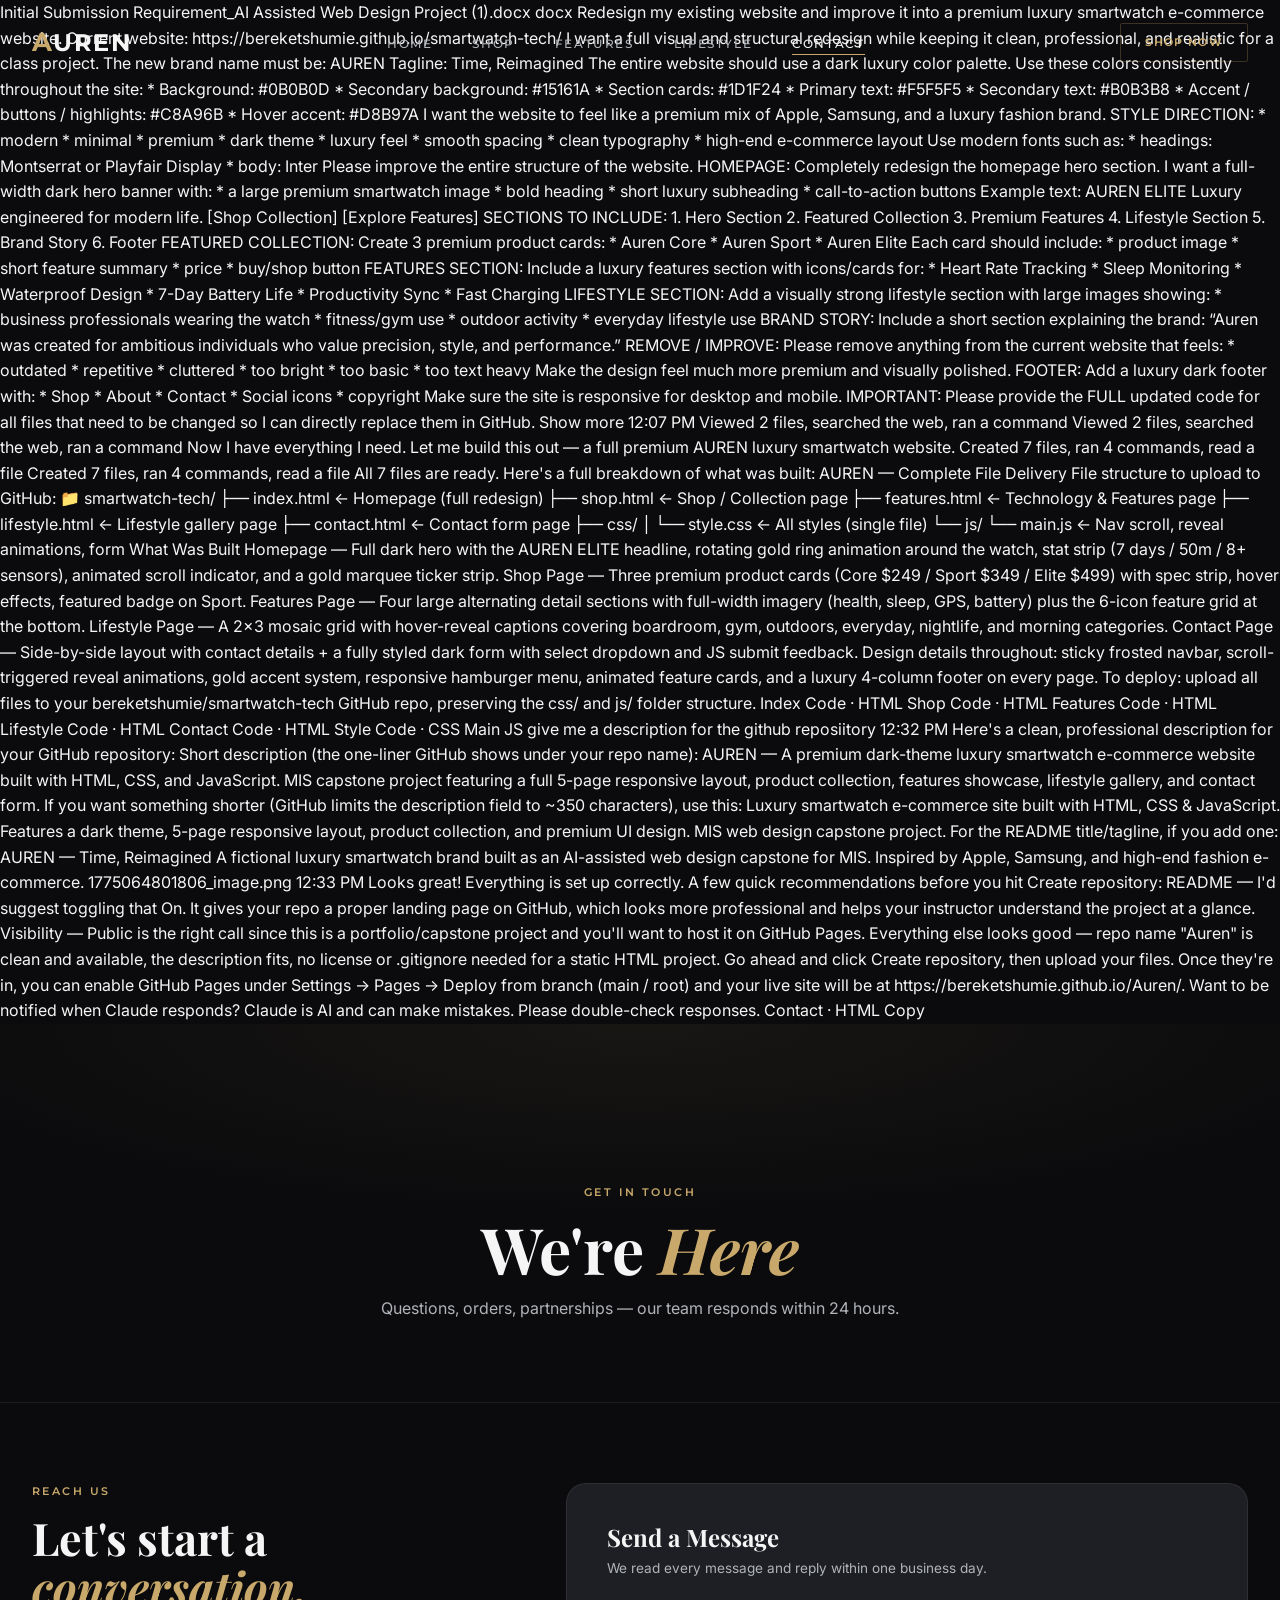
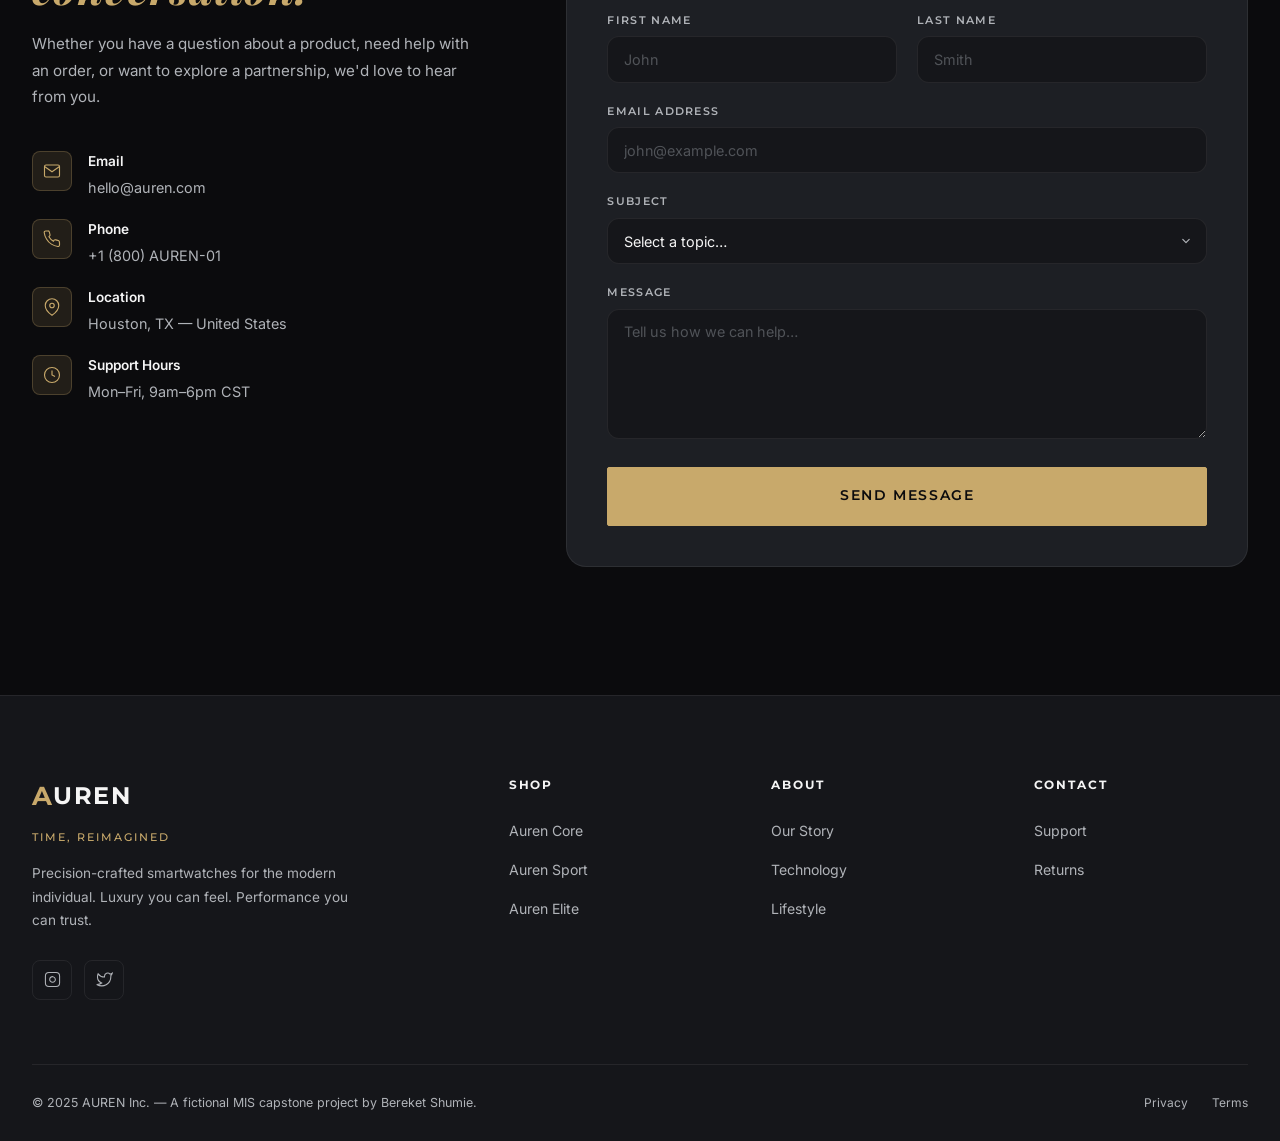
==== contact.html @ b1bb2331 "Rename Contact.html to contact.html" ====
Initial Submission Requirement_AI Assisted Web Design Project (1).docx
docx

Redesign my existing website and improve it into a premium luxury smartwatch e-commerce website.
Current website: https://bereketshumie.github.io/smartwatch-tech/
I want a full visual and structural redesign while keeping it clean, professional, and realistic for a class project.
The new brand name must be:
AUREN
Tagline: Time, Reimagined
The entire website should use a dark luxury color palette.
Use these colors consistently throughout the site:
* Background: 
#0B0B0D
* Secondary background: 
#15161A
* Section cards: 
#1D1F24
* Primary text: 
#F5F5F5
* Secondary text: 
#B0B3B8
* Accent / buttons / highlights: 
#C8A96B
* Hover accent: 
#D8B97A
I want the website to feel like a premium mix of Apple, Samsung, and a luxury fashion brand.
STYLE DIRECTION:
* modern
* minimal
* premium
* dark theme
* luxury feel
* smooth spacing
* clean typography
* high-end e-commerce layout
Use modern fonts such as:
* headings: Montserrat or Playfair Display
* body: Inter
Please improve the entire structure of the website.
HOMEPAGE: Completely redesign the homepage hero section.
I want a full-width dark hero banner with:
* a large premium smartwatch image
* bold heading
* short luxury subheading
* call-to-action buttons
Example text: AUREN ELITE Luxury engineered for modern life. [Shop Collection] [Explore Features]
SECTIONS TO INCLUDE:
1. Hero Section
2. Featured Collection
3. Premium Features
4. Lifestyle Section
5. Brand Story
6. Footer
FEATURED COLLECTION: Create 3 premium product cards:
* Auren Core
* Auren Sport
* Auren Elite
Each card should include:
* product image
* short feature summary
* price
* buy/shop button
FEATURES SECTION: Include a luxury features section with icons/cards for:
* Heart Rate Tracking
* Sleep Monitoring
* Waterproof Design
* 7-Day Battery Life
* Productivity Sync
* Fast Charging
LIFESTYLE SECTION: Add a visually strong lifestyle section with large images showing:
* business professionals wearing the watch
* fitness/gym use
* outdoor activity
* everyday lifestyle use
BRAND STORY: Include a short section explaining the brand: “Auren was created for ambitious individuals who value precision, style, and performance.”
REMOVE / IMPROVE: Please remove anything from the current website that feels:
* outdated
* repetitive
* cluttered
* too bright
* too basic
* too text heavy
Make the design feel much more premium and visually polished.
FOOTER: Add a luxury dark footer with:
* Shop
* About
* Contact
* Social icons
* copyright
Make sure the site is responsive for desktop and mobile.
IMPORTANT: Please provide the FULL updated code for all files that need to be changed so I can directly replace them in GitHub.

Show more
12:07 PM

Viewed 2 files, searched the web, ran a command
Viewed 2 files, searched the web, ran a command
Now I have everything I need. Let me build this out — a full premium AUREN luxury smartwatch website.


Created 7 files, ran 4 commands, read a file
Created 7 files, ran 4 commands, read a file
All 7 files are ready. Here's a full breakdown of what was built:

AUREN — Complete File Delivery
File structure to upload to GitHub:

📁 smartwatch-tech/
├── index.html          ← Homepage (full redesign)
├── shop.html           ← Shop / Collection page
├── features.html       ← Technology & Features page
├── lifestyle.html      ← Lifestyle gallery page
├── contact.html        ← Contact form page
├── css/
│   └── style.css       ← All styles (single file)
└── js/
    └── main.js         ← Nav scroll, reveal animations, form
What Was Built
Homepage — Full dark hero with the AUREN ELITE headline, rotating gold ring animation around the watch, stat strip (7 days / 50m / 8+ sensors), animated scroll indicator, and a gold marquee ticker strip.

Shop Page — Three premium product cards (Core $249 / Sport $349 / Elite $499) with spec strip, hover effects, featured badge on Sport.

Features Page — Four large alternating detail sections with full-width imagery (health, sleep, GPS, battery) plus the 6-icon feature grid at the bottom.

Lifestyle Page — A 2×3 mosaic grid with hover-reveal captions covering boardroom, gym, outdoors, everyday, nightlife, and morning categories.

Contact Page — Side-by-side layout with contact details + a fully styled dark form with select dropdown and JS submit feedback.

Design details throughout: sticky frosted navbar, scroll-triggered reveal animations, gold accent system, responsive hamburger menu, animated feature cards, and a luxury 4-column footer on every page.

To deploy: upload all files to your bereketshumie/smartwatch-tech GitHub repo, preserving the css/ and js/ folder structure.

Index
Code · HTML 
Shop
Code · HTML 
Features
Code · HTML 
Lifestyle
Code · HTML 
Contact
Code · HTML 
Style
Code · CSS 
Main
JS 
give me a description for the github reposiitory

12:32 PM
Here's a clean, professional description for your GitHub repository:

Short description (the one-liner GitHub shows under your repo name):

AUREN — A premium dark-theme luxury smartwatch e-commerce website built with HTML, CSS, and JavaScript. MIS capstone project featuring a full 5-page responsive layout, product collection, features showcase, lifestyle gallery, and contact form.

If you want something shorter (GitHub limits the description field to ~350 characters), use this:

Luxury smartwatch e-commerce site built with HTML, CSS & JavaScript. Features a dark theme, 5-page responsive layout, product collection, and premium UI design. MIS web design capstone project.

For the README title/tagline, if you add one:

AUREN — Time, Reimagined A fictional luxury smartwatch brand built as an AI-assisted web design capstone for MIS. Inspired by Apple, Samsung, and high-end fashion e-commerce.

1775064801806_image.png
12:33 PM
Looks great! Everything is set up correctly. A few quick recommendations before you hit Create repository:

README — I'd suggest toggling that On. It gives your repo a proper landing page on GitHub, which looks more professional and helps your instructor understand the project at a glance.

Visibility — Public is the right call since this is a portfolio/capstone project and you'll want to host it on GitHub Pages.

Everything else looks good — repo name "Auren" is clean and available, the description fits, no license or .gitignore needed for a static HTML project.

Go ahead and click Create repository, then upload your files. Once they're in, you can enable GitHub Pages under Settings → Pages → Deploy from branch (main / root) and your live site will be at https://bereketshumie.github.io/Auren/.



Want to be notified when Claude responds?




Claude is AI and can make mistakes. Please double-check responses.
Contact · HTML
Copy

<!DOCTYPE html>
<html lang="en">
<head>
  <meta charset="UTF-8" />
  <meta name="viewport" content="width=device-width, initial-scale=1.0" />
  <title>Contact — AUREN</title>
  <link rel="stylesheet" href="css/style.css" />
  <link rel="preconnect" href="https://fonts.googleapis.com" />
  <link rel="preconnect" href="https://fonts.gstatic.com" crossorigin />
  <link href="https://fonts.googleapis.com/css2?family=Playfair+Display:ital,wght@0,400;0,600;0,700;1,400&family=Montserrat:wght@300;400;500;600;700&family=Inter:wght@300;400;500&display=swap" rel="stylesheet" />
</head>
<body>
 
  <nav class="nav" id="navbar">
    <div class="nav__inner">
      <a href="index.html" class="nav__logo">
        <span class="nav__logo-mark">A</span>
        <span class="nav__logo-text">UREN</span>
      </a>
      <ul class="nav__links">
        <li><a href="index.html" class="nav__link">Home</a></li>
        <li><a href="shop.html" class="nav__link">Shop</a></li>
        <li><a href="features.html" class="nav__link">Features</a></li>
        <li><a href="lifestyle.html" class="nav__link">Lifestyle</a></li>
        <li><a href="contact.html" class="nav__link active">Contact</a></li>
      </ul>
      <div class="nav__actions">
        <a href="shop.html" class="btn btn--outline btn--sm">Shop Now</a>
        <button class="nav__hamburger" id="hamburger" aria-label="Toggle menu">
          <span></span><span></span><span></span>
        </button>
      </div>
    </div>
    <div class="nav__mobile" id="mobileMenu">
      <ul>
        <li><a href="index.html">Home</a></li>
        <li><a href="shop.html">Shop</a></li>
        <li><a href="features.html">Features</a></li>
        <li><a href="lifestyle.html">Lifestyle</a></li>
        <li><a href="contact.html">Contact</a></li>
      </ul>
    </div>
  </nav>
 
  <!-- PAGE HERO -->
  <div class="page-hero">
    <div class="container page-hero__inner">
      <p class="section__eyebrow">Get in Touch</p>
      <h1 class="page-hero__title">We're <em>Here</em></h1>
      <p class="page-hero__sub">Questions, orders, partnerships — our team responds within 24 hours.</p>
    </div>
  </div>
 
  <!-- CONTACT SECTION -->
  <section class="contact-section">
    <div class="container">
      <div class="contact-grid">
 
        <!-- Contact Info -->
        <div>
          <p class="section__eyebrow" style="text-align:left; margin-bottom: 0.75rem;">Reach Us</p>
          <h2 class="contact-info__title">Let's start a<br /><em>conversation.</em></h2>
          <p class="contact-info__desc">Whether you have a question about a product, need help with an order, or want to explore a partnership, we'd love to hear from you.</p>
 
          <div class="contact-detail">
            <div class="contact-detail__item">
              <div class="contact-detail__icon">
                <svg viewBox="0 0 24 24" fill="none" stroke="currentColor" stroke-width="1.5"><path d="M4 4h16c1.1 0 2 .9 2 2v12c0 1.1-.9 2-2 2H4c-1.1 0-2-.9-2-2V6c0-1.1.9-2 2-2z"/><polyline points="22,6 12,13 2,6"/></svg>
              </div>
              <div class="contact-detail__text">
                <strong>Email</strong>
                hello@auren.com
              </div>
            </div>
            <div class="contact-detail__item">
              <div class="contact-detail__icon">
                <svg viewBox="0 0 24 24" fill="none" stroke="currentColor" stroke-width="1.5"><path d="M22 16.92v3a2 2 0 0 1-2.18 2 19.79 19.79 0 0 1-8.63-3.07A19.5 19.5 0 0 1 4.69 12 19.79 19.79 0 0 1 1.61 3.41 2 2 0 0 1 3.6 1.25h3a2 2 0 0 1 2 1.72 12.84 12.84 0 0 0 .7 2.81 2 2 0 0 1-.45 2.11L7.91 9a16 16 0 0 0 6 6l.91-1.41a2 2 0 0 1 2.11-.45 12.84 12.84 0 0 0 2.81.7A2 2 0 0 1 21.75 16z"/></svg>
              </div>
              <div class="contact-detail__text">
                <strong>Phone</strong>
                +1 (800) AUREN-01
              </div>
            </div>
            <div class="contact-detail__item">
              <div class="contact-detail__icon">
                <svg viewBox="0 0 24 24" fill="none" stroke="currentColor" stroke-width="1.5"><path d="M21 10c0 7-9 13-9 13s-9-6-9-13a9 9 0 0 1 18 0z"/><circle cx="12" cy="10" r="3"/></svg>
              </div>
              <div class="contact-detail__text">
                <strong>Location</strong>
                Houston, TX — United States
              </div>
            </div>
            <div class="contact-detail__item">
              <div class="contact-detail__icon">
                <svg viewBox="0 0 24 24" fill="none" stroke="currentColor" stroke-width="1.5"><circle cx="12" cy="12" r="10"/><polyline points="12 6 12 12 16 14"/></svg>
              </div>
              <div class="contact-detail__text">
                <strong>Support Hours</strong>
                Mon–Fri, 9am–6pm CST
              </div>
            </div>
          </div>
        </div>
 
        <!-- Contact Form -->
        <div class="contact-form">
          <h3 style="font-family: var(--font-heading); font-size: 1.5rem; color: var(--text); margin-bottom: 0.5rem;">Send a Message</h3>
          <p style="font-size: 0.85rem; color: var(--text2); margin-bottom: 2rem;">We read every message and reply within one business day.</p>
 
          <form>
            <div class="form-row">
              <div class="form-group">
                <label for="fname">First Name</label>
                <input type="text" id="fname" name="fname" placeholder="John" required />
              </div>
              <div class="form-group">
                <label for="lname">Last Name</label>
                <input type="text" id="lname" name="lname" placeholder="Smith" required />
              </div>
            </div>
 
            <div class="form-group">
              <label for="email">Email Address</label>
              <input type="email" id="email" name="email" placeholder="john@example.com" required />
            </div>
 
            <div class="form-group">
              <label for="subject">Subject</label>
              <select id="subject" name="subject">
                <option value="" disabled selected>Select a topic…</option>
                <option value="order">Order Inquiry</option>
                <option value="product">Product Question</option>
                <option value="support">Technical Support</option>
                <option value="warranty">Warranty / Returns</option>
                <option value="partnership">Partnership</option>
                <option value="other">Other</option>
              </select>
            </div>
 
            <div class="form-group">
              <label for="message">Message</label>
              <textarea id="message" name="message" placeholder="Tell us how we can help…" required></textarea>
            </div>
 
            <button type="submit" class="btn btn--gold btn--lg form-submit">Send Message</button>
          </form>
        </div>
 
      </div>
    </div>
  </section>
 
  <!-- FOOTER -->
  <footer class="footer">
    <div class="container">
      <div class="footer__top">
        <div class="footer__brand">
          <a href="index.html" class="nav__logo footer__logo"><span class="nav__logo-mark">A</span><span class="nav__logo-text">UREN</span></a>
          <p class="footer__tagline">Time, Reimagined</p>
          <p class="footer__about">Precision-crafted smartwatches for the modern individual. Luxury you can feel. Performance you can trust.</p>
          <div class="footer__social">
            <a href="#" class="footer__social-link" aria-label="Instagram"><svg viewBox="0 0 24 24" fill="none" stroke="currentColor" stroke-width="1.5"><rect x="2" y="2" width="20" height="20" rx="5"/><path d="M16 11.37A4 4 0 1 1 12.63 8 4 4 0 0 1 16 11.37z"/><line x1="17.5" y1="6.5" x2="17.51" y2="6.5"/></svg></a>
            <a href="#" class="footer__social-link" aria-label="Twitter"><svg viewBox="0 0 24 24" fill="none" stroke="currentColor" stroke-width="1.5"><path d="M23 3a10.9 10.9 0 0 1-3.14 1.53 4.48 4.48 0 0 0-7.86 3v1A10.66 10.66 0 0 1 3 4s-4 9 5 13a11.64 11.64 0 0 1-7 2c9 5 20 0 20-11.5a4.5 4.5 0 0 0-.08-.83A7.72 7.72 0 0 0 23 3z"/></svg></a>
          </div>
        </div>
        <div class="footer__col">
          <h4 class="footer__col-title">Shop</h4>
          <ul class="footer__links"><li><a href="shop.html">Auren Core</a></li><li><a href="shop.html">Auren Sport</a></li><li><a href="shop.html">Auren Elite</a></li></ul>
        </div>
        <div class="footer__col">
          <h4 class="footer__col-title">About</h4>
          <ul class="footer__links"><li><a href="#">Our Story</a></li><li><a href="features.html">Technology</a></li><li><a href="lifestyle.html">Lifestyle</a></li></ul>
        </div>
        <div class="footer__col">
          <h4 class="footer__col-title">Contact</h4>
          <ul class="footer__links"><li><a href="contact.html">Support</a></li><li><a href="contact.html">Returns</a></li></ul>
        </div>
      </div>
      <div class="footer__bottom">
        <p class="footer__copy">© 2025 AUREN Inc. — A fictional MIS capstone project by Bereket Shumie.</p>
        <div class="footer__legal"><a href="#">Privacy</a><a href="#">Terms</a></div>
      </div>
    </div>
  </footer>
 
  <script src="js/main.js"></script>
</body>
</html>
---- css/style.css ----
/* ══════════════════════════════════════════════════
   AUREN — Time, Reimagined
   Premium Luxury Smartwatch CSS
   ══════════════════════════════════════════════════ */

/* ─── CSS VARIABLES ─────────────────────────────── */
:root {
  --bg:          #0B0B0D;
  --bg2:         #15161A;
  --card:        #1D1F24;
  --text:        #F5F5F5;
  --text2:       #B0B3B8;
  --gold:        #C8A96B;
  --gold-hover:  #D8B97A;
  --gold-dim:    rgba(200,169,107,0.12);
  --gold-border: rgba(200,169,107,0.25);
  --border:      rgba(255,255,255,0.07);
  --shadow:      0 24px 64px rgba(0,0,0,0.6);
  --shadow-sm:   0 8px 24px rgba(0,0,0,0.4);

  --font-heading: 'Playfair Display', Georgia, serif;
  --font-display: 'Montserrat', sans-serif;
  --font-body:    'Inter', system-ui, sans-serif;

  --radius:    12px;
  --radius-lg: 20px;
  --transition: 0.35s cubic-bezier(0.25,0.46,0.45,0.94);
  --max-w: 1280px;
}

/* ─── RESET & BASE ───────────────────────────────── */
*, *::before, *::after { box-sizing: border-box; margin: 0; padding: 0; }

html { scroll-behavior: smooth; font-size: 16px; }

body {
  background-color: var(--bg);
  color: var(--text);
  font-family: var(--font-body);
  font-weight: 400;
  line-height: 1.6;
  overflow-x: hidden;
  -webkit-font-smoothing: antialiased;
}

a { text-decoration: none; color: inherit; }
img { display: block; width: 100%; object-fit: cover; }
ul { list-style: none; }
button { cursor: pointer; border: none; background: none; font: inherit; }

/* ─── TYPOGRAPHY ─────────────────────────────────── */
h1, h2, h3 { font-family: var(--font-heading); line-height: 1.1; }
h4, h5, .nav__link, .btn { font-family: var(--font-display); }

em { font-style: italic; color: var(--gold); }

/* ─── UTILITY ────────────────────────────────────── */
.container {
  width: 100%;
  max-width: var(--max-w);
  margin: 0 auto;
  padding: 0 2rem;
}

.section {
  padding: 7rem 0;
  position: relative;
}

.section__header {
  text-align: center;
  max-width: 640px;
  margin: 0 auto 4.5rem;
}

.section__eyebrow {
  font-family: var(--font-display);
  font-size: 0.7rem;
  font-weight: 600;
  letter-spacing: 0.22em;
  text-transform: uppercase;
  color: var(--gold);
  margin-bottom: 0.75rem;
}

.section__title {
  font-size: clamp(2.2rem, 4vw, 3.2rem);
  font-weight: 700;
  color: var(--text);
  margin-bottom: 1rem;
}

.section__subtitle {
  font-size: 1rem;
  color: var(--text2);
  line-height: 1.7;
}

/* ─── BUTTONS ────────────────────────────────────── */
.btn {
  display: inline-flex;
  align-items: center;
  gap: 0.5rem;
  padding: 0.85rem 2.2rem;
  font-family: var(--font-display);
  font-size: 0.78rem;
  font-weight: 600;
  letter-spacing: 0.12em;
  text-transform: uppercase;
  border-radius: 2px;
  transition: var(--transition);
  white-space: nowrap;
}

.btn--gold {
  background: var(--gold);
  color: #0B0B0D;
  border: 1.5px solid var(--gold);
}
.btn--gold:hover {
  background: var(--gold-hover);
  border-color: var(--gold-hover);
  transform: translateY(-1px);
  box-shadow: 0 8px 28px rgba(200,169,107,0.35);
}

.btn--ghost {
  background: transparent;
  color: var(--text);
  border: 1.5px solid var(--border);
}
.btn--ghost:hover {
  border-color: var(--gold-border);
  color: var(--gold);
  transform: translateY(-1px);
}

.btn--outline {
  background: transparent;
  color: var(--gold);
  border: 1.5px solid var(--gold-border);
}
.btn--outline:hover {
  background: var(--gold-dim);
  border-color: var(--gold);
  transform: translateY(-1px);
}

.btn--sm { padding: 0.6rem 1.5rem; font-size: 0.7rem; }
.btn--lg { padding: 1.1rem 3rem; font-size: 0.85rem; }

/* ─── SCROLL REVEAL ──────────────────────────────── */
.reveal {
  opacity: 0;
  transform: translateY(28px);
  transition: opacity 0.7s ease, transform 0.7s ease;
}
.reveal.visible {
  opacity: 1;
  transform: translateY(0);
}
.reveal--delay-1 { transition-delay: 0.1s; }
.reveal--delay-2 { transition-delay: 0.2s; }
.reveal--delay-3 { transition-delay: 0.3s; }
.reveal--delay-4 { transition-delay: 0.45s; }

/* ══════════════════════════════════════════════════
   NAVIGATION
   ══════════════════════════════════════════════════ */
.nav {
  position: fixed;
  top: 0;
  left: 0;
  width: 100%;
  z-index: 100;
  padding: 1.4rem 2rem;
  transition: background 0.4s ease, padding 0.4s ease, border-color 0.4s ease;
  border-bottom: 1px solid transparent;
}

.nav.scrolled {
  background: rgba(11,11,13,0.94);
  backdrop-filter: blur(16px);
  -webkit-backdrop-filter: blur(16px);
  padding: 0.9rem 2rem;
  border-bottom-color: var(--border);
}

.nav__inner {
  display: flex;
  align-items: center;
  justify-content: space-between;
  max-width: var(--max-w);
  margin: 0 auto;
  gap: 2rem;
}

.nav__logo {
  display: flex;
  align-items: center;
  gap: 0;
  font-family: var(--font-display);
  font-weight: 700;
  font-size: 1.5rem;
  letter-spacing: 0.06em;
  color: var(--text);
  flex-shrink: 0;
}

.nav__logo-mark {
  color: var(--gold);
  font-size: 1.6rem;
}

.nav__links {
  display: flex;
  align-items: center;
  gap: 2.5rem;
}

.nav__link {
  font-size: 0.72rem;
  font-weight: 500;
  letter-spacing: 0.14em;
  text-transform: uppercase;
  color: var(--text2);
  transition: color var(--transition);
  position: relative;
}

.nav__link::after {
  content: '';
  position: absolute;
  bottom: -4px;
  left: 0;
  width: 0;
  height: 1px;
  background: var(--gold);
  transition: width var(--transition);
}

.nav__link:hover,
.nav__link.active {
  color: var(--text);
}

.nav__link:hover::after,
.nav__link.active::after {
  width: 100%;
}

.nav__actions {
  display: flex;
  align-items: center;
  gap: 1rem;
}

/* Hamburger */
.nav__hamburger {
  display: none;
  flex-direction: column;
  gap: 5px;
  padding: 4px;
}
.nav__hamburger span {
  display: block;
  width: 22px;
  height: 1.5px;
  background: var(--text);
  transition: var(--transition);
}
.nav__hamburger.open span:nth-child(1) { transform: translateY(6.5px) rotate(45deg); }
.nav__hamburger.open span:nth-child(2) { opacity: 0; }
.nav__hamburger.open span:nth-child(3) { transform: translateY(-6.5px) rotate(-45deg); }

/* Mobile menu */
.nav__mobile {
  display: none;
  background: rgba(11,11,13,0.97);
  backdrop-filter: blur(16px);
  padding: 1.5rem 2rem 2rem;
  border-top: 1px solid var(--border);
}
.nav__mobile.open { display: block; }
.nav__mobile ul { display: flex; flex-direction: column; gap: 0; }
.nav__mobile a {
  display: block;
  padding: 1rem 0;
  font-family: var(--font-display);
  font-size: 0.85rem;
  font-weight: 500;
  letter-spacing: 0.1em;
  text-transform: uppercase;
  color: var(--text2);
  border-bottom: 1px solid var(--border);
  transition: color var(--transition);
}
.nav__mobile a:hover { color: var(--gold); }

/* ══════════════════════════════════════════════════
   HERO
   ══════════════════════════════════════════════════ */
.hero {
  min-height: 100svh;
  display: flex;
  align-items: center;
  position: relative;
  overflow: hidden;
  background: var(--bg);
  padding-top: 5rem;
}

.hero__bg-grid {
  position: absolute;
  inset: 0;
  background-image:
    linear-gradient(rgba(200,169,107,0.03) 1px, transparent 1px),
    linear-gradient(90deg, rgba(200,169,107,0.03) 1px, transparent 1px);
  background-size: 80px 80px;
  pointer-events: none;
}

.hero__glow {
  position: absolute;
  width: 600px;
  height: 600px;
  border-radius: 50%;
  pointer-events: none;
  filter: blur(120px);
}
.hero__glow--left {
  top: 10%;
  left: -200px;
  background: radial-gradient(ellipse, rgba(200,169,107,0.08) 0%, transparent 70%);
}
.hero__glow--right {
  bottom: 10%;
  right: -200px;
  background: radial-gradient(ellipse, rgba(200,169,107,0.06) 0%, transparent 70%);
}

.hero__inner {
  position: relative;
  z-index: 2;
  max-width: var(--max-w);
  width: 100%;
  margin: 0 auto;
  padding: 0 2rem;
  display: grid;
  grid-template-columns: 1fr 1fr;
  gap: 4rem;
  align-items: center;
}

.hero__eyebrow {
  font-family: var(--font-display);
  font-size: 0.68rem;
  font-weight: 600;
  letter-spacing: 0.25em;
  text-transform: uppercase;
  color: var(--gold);
  margin-bottom: 1.2rem;
}

.hero__title {
  font-size: clamp(4rem, 8vw, 7.5rem);
  font-weight: 700;
  line-height: 0.95;
  letter-spacing: -0.02em;
  color: var(--text);
  margin-bottom: 1.5rem;
}

.hero__title em {
  display: block;
  font-size: 0.7em;
  font-weight: 400;
  letter-spacing: 0.04em;
}

.hero__subtitle {
  font-size: clamp(1.1rem, 1.8vw, 1.35rem);
  color: var(--text2);
  line-height: 1.5;
  margin-bottom: 2.5rem;
  font-weight: 300;
}

.hero__actions {
  display: flex;
  flex-wrap: wrap;
  gap: 1rem;
  margin-bottom: 3rem;
}

.hero__stats {
  display: flex;
  align-items: center;
  gap: 1.5rem;
}

.hero__stat {
  display: flex;
  flex-direction: column;
  gap: 0.25rem;
}

.hero__stat-num {
  font-family: var(--font-display);
  font-size: 1.6rem;
  font-weight: 700;
  color: var(--text);
  line-height: 1;
}

.hero__stat-label {
  font-size: 0.65rem;
  font-weight: 500;
  letter-spacing: 0.1em;
  text-transform: uppercase;
  color: var(--text2);
}

.hero__stat-divider {
  width: 1px;
  height: 32px;
  background: var(--border);
}

/* Watch visual */
.hero__visual {
  display: flex;
  justify-content: center;
  align-items: center;
  position: relative;
}

.hero__watch-wrap {
  position: relative;
  width: 100%;
  max-width: 440px;
}

.hero__watch-ring {
  position: absolute;
  inset: -5%;
  border-radius: 50%;
  border: 1px solid var(--gold-border);
  animation: rotateSlow 20s linear infinite;
  pointer-events: none;
}
.hero__watch-ring::before {
  content: '';
  position: absolute;
  top: 10%;
  left: -4px;
  width: 8px;
  height: 8px;
  background: var(--gold);
  border-radius: 50%;
}

@keyframes rotateSlow {
  to { transform: rotate(360deg); }
}

.hero__watch-img {
  width: 100%;
  border-radius: var(--radius-lg);
  object-fit: cover;
  aspect-ratio: 1 / 1;
  box-shadow: var(--shadow);
  transition: transform 0.8s ease;
}

.hero__watch-wrap:hover .hero__watch-img {
  transform: scale(1.02);
}

.hero__watch-badge {
  position: absolute;
  top: 1.5rem;
  right: 1.5rem;
  background: var(--gold);
  color: #0B0B0D;
  border-radius: 50%;
  width: 64px;
  height: 64px;
  display: flex;
  flex-direction: column;
  align-items: center;
  justify-content: center;
  font-family: var(--font-display);
  font-size: 0.58rem;
  font-weight: 700;
  letter-spacing: 0.05em;
  text-transform: uppercase;
  gap: 2px;
  box-shadow: 0 4px 16px rgba(200,169,107,0.45);
}

/* Scroll indicator */
.hero__scroll {
  position: absolute;
  bottom: 2.5rem;
  left: 50%;
  transform: translateX(-50%);
  display: flex;
  flex-direction: column;
  align-items: center;
  gap: 0.75rem;
  font-family: var(--font-display);
  font-size: 0.6rem;
  font-weight: 500;
  letter-spacing: 0.2em;
  text-transform: uppercase;
  color: var(--text2);
}

.hero__scroll-line {
  width: 1px;
  height: 50px;
  background: linear-gradient(to bottom, var(--gold), transparent);
  animation: scrollDrop 1.8s ease-in-out infinite;
}

@keyframes scrollDrop {
  0%  { transform: scaleY(0); transform-origin: top; opacity: 1; }
  50% { transform: scaleY(1); transform-origin: top; opacity: 1; }
  100%{ transform: scaleY(1); transform-origin: bottom; opacity: 0; }
}

/* ══════════════════════════════════════════════════
   MARQUEE
   ══════════════════════════════════════════════════ */
.marquee {
  background: var(--bg2);
  border-top: 1px solid var(--border);
  border-bottom: 1px solid var(--border);
  overflow: hidden;
  padding: 1rem 0;
}

.marquee__track {
  display: flex;
  align-items: center;
  gap: 2.5rem;
  white-space: nowrap;
  font-family: var(--font-display);
  font-size: 0.68rem;
  font-weight: 600;
  letter-spacing: 0.16em;
  text-transform: uppercase;
  color: var(--text2);
  animation: marqueeScroll 28s linear infinite;
}

.marquee__dot { color: var(--gold); font-size: 0.5rem; }

@keyframes marqueeScroll {
  from { transform: translateX(0); }
  to   { transform: translateX(-50%); }
}

/* ══════════════════════════════════════════════════
   COLLECTION
   ══════════════════════════════════════════════════ */
.collection { background: var(--bg); }

.collection__grid {
  display: grid;
  grid-template-columns: repeat(3, 1fr);
  gap: 1.5rem;
}

.product-card {
  background: var(--card);
  border-radius: var(--radius-lg);
  border: 1px solid var(--border);
  overflow: hidden;
  transition: transform var(--transition), box-shadow var(--transition), border-color var(--transition);
}

.product-card:hover {
  transform: translateY(-6px);
  box-shadow: var(--shadow);
  border-color: var(--gold-border);
}

.product-card--featured {
  border-color: var(--gold-border);
  position: relative;
}

.product-card--featured::before {
  content: '';
  position: absolute;
  inset: 0;
  background: linear-gradient(135deg, rgba(200,169,107,0.06), transparent 60%);
  pointer-events: none;
  border-radius: var(--radius-lg);
  z-index: 1;
}

.product-card__img-wrap {
  position: relative;
  height: 280px;
  overflow: hidden;
}

.product-card__img {
  width: 100%;
  height: 100%;
  transition: transform 0.6s ease;
}

.product-card:hover .product-card__img {
  transform: scale(1.05);
}

.product-card__overlay {
  position: absolute;
  inset: 0;
  background: linear-gradient(to top, rgba(11,11,13,0.9) 0%, transparent 60%);
}

.product-card__tag {
  position: absolute;
  top: 1.2rem;
  left: 1.2rem;
  z-index: 2;
  font-family: var(--font-display);
  font-size: 0.6rem;
  font-weight: 600;
  letter-spacing: 0.14em;
  text-transform: uppercase;
  background: rgba(255,255,255,0.1);
  backdrop-filter: blur(8px);
  color: var(--text);
  padding: 0.35rem 0.9rem;
  border-radius: 2px;
  border: 1px solid var(--border);
}

.product-card__tag--gold {
  background: var(--gold);
  color: #0B0B0D;
  border-color: var(--gold);
}

.product-card__body {
  padding: 1.75rem;
  position: relative;
  z-index: 2;
}

.product-card__category {
  font-family: var(--font-display);
  font-size: 0.62rem;
  font-weight: 600;
  letter-spacing: 0.18em;
  text-transform: uppercase;
  color: var(--gold);
  margin-bottom: 0.3rem;
}

.product-card__name {
  font-family: var(--font-heading);
  font-size: 1.9rem;
  font-weight: 700;
  color: var(--text);
  margin-bottom: 0.75rem;
  line-height: 1;
}

.product-card__desc {
  font-size: 0.87rem;
  color: var(--text2);
  line-height: 1.65;
  margin-bottom: 1.25rem;
}

.product-card__features {
  display: flex;
  flex-direction: column;
  gap: 0.45rem;
  margin-bottom: 1.5rem;
}

.product-card__features li {
  font-size: 0.78rem;
  color: var(--text2);
  padding-left: 1rem;
  position: relative;
}

.product-card__features li::before {
  content: '—';
  position: absolute;
  left: 0;
  color: var(--gold);
  font-size: 0.7rem;
}

.product-card__footer {
  display: flex;
  align-items: center;
  justify-content: space-between;
  padding-top: 1.25rem;
  border-top: 1px solid var(--border);
}

.product-card__price {
  font-family: var(--font-display);
  font-size: 1.5rem;
  font-weight: 700;
  color: var(--text);
}

.collection__cta {
  text-align: center;
  margin-top: 3rem;
}

/* ══════════════════════════════════════════════════
   FEATURES
   ══════════════════════════════════════════════════ */
.features {
  background: var(--bg2);
  overflow: hidden;
}

.features__bg {
  position: absolute;
  inset: 0;
  background-image: radial-gradient(ellipse 80% 50% at 50% 0%, rgba(200,169,107,0.05), transparent);
  pointer-events: none;
}

.features__grid {
  display: grid;
  grid-template-columns: repeat(3, 1fr);
  gap: 1.5rem;
}

.feature-card {
  background: var(--card);
  border: 1px solid var(--border);
  border-radius: var(--radius);
  padding: 2rem;
  transition: transform var(--transition), border-color var(--transition), box-shadow var(--transition);
}

.feature-card:hover {
  transform: translateY(-4px);
  border-color: var(--gold-border);
  box-shadow: var(--shadow-sm);
}

.feature-card__icon {
  width: 48px;
  height: 48px;
  background: var(--gold-dim);
  border: 1px solid var(--gold-border);
  border-radius: 10px;
  display: flex;
  align-items: center;
  justify-content: center;
  margin-bottom: 1.25rem;
}

.feature-card__icon svg {
  width: 22px;
  height: 22px;
  color: var(--gold);
}

.feature-card__title {
  font-family: var(--font-display);
  font-size: 0.95rem;
  font-weight: 600;
  letter-spacing: 0.04em;
  color: var(--text);
  margin-bottom: 0.6rem;
}

.feature-card__desc {
  font-size: 0.85rem;
  color: var(--text2);
  line-height: 1.65;
}

/* ══════════════════════════════════════════════════
   LIFESTYLE
   ══════════════════════════════════════════════════ */
.lifestyle { background: var(--bg); }

.lifestyle__mosaic {
  display: grid;
  grid-template-columns: 1.2fr 1fr 1fr;
  grid-template-rows: 280px 280px;
  gap: 8px;
  margin: 0 0 3rem;
}

.lifestyle__item {
  position: relative;
  overflow: hidden;
  cursor: pointer;
}

.lifestyle__item img {
  width: 100%;
  height: 100%;
  object-fit: cover;
  transition: transform 0.65s ease;
  filter: brightness(0.7) saturate(0.8);
}

.lifestyle__item:hover img {
  transform: scale(1.06);
  filter: brightness(0.85) saturate(1);
}

.lifestyle__item--tall {
  grid-row: 1 / 3;
}

.lifestyle__item--wide {
  grid-column: 2 / 4;
}

.lifestyle__caption {
  position: absolute;
  bottom: 0;
  left: 0;
  right: 0;
  padding: 1.5rem;
  background: linear-gradient(to top, rgba(0,0,0,0.75), transparent);
  transform: translateY(4px);
  opacity: 0;
  transition: opacity var(--transition), transform var(--transition);
}

.lifestyle__item:hover .lifestyle__caption {
  opacity: 1;
  transform: translateY(0);
}

.lifestyle__caption span {
  font-family: var(--font-display);
  font-size: 0.72rem;
  font-weight: 600;
  letter-spacing: 0.16em;
  text-transform: uppercase;
  color: var(--gold);
}

.lifestyle__cta {
  text-align: center;
}

/* ══════════════════════════════════════════════════
   BRAND STORY
   ══════════════════════════════════════════════════ */
.brand-story {
  background: var(--bg2);
  overflow: hidden;
}

.brand-story__bg {
  position: absolute;
  inset: 0;
  background: radial-gradient(ellipse 60% 70% at 0% 50%, rgba(200,169,107,0.04), transparent);
  pointer-events: none;
}

.brand-story__inner {
  display: grid;
  grid-template-columns: 1fr 1.5fr;
  gap: 5rem;
  align-items: start;
  position: relative;
  z-index: 1;
}

.brand-story__line {
  width: 40px;
  height: 2px;
  background: var(--gold);
  margin-bottom: 1.5rem;
}

.brand-story__title {
  font-size: clamp(2.4rem, 4vw, 3.6rem);
  font-weight: 700;
  color: var(--text);
  line-height: 1.1;
  margin: 0.5rem 0 2.5rem;
}

.brand-story__quote {
  font-family: var(--font-heading);
  font-size: clamp(1.2rem, 2vw, 1.6rem);
  font-style: italic;
  color: var(--text);
  line-height: 1.5;
  border-left: 2px solid var(--gold);
  padding-left: 1.5rem;
  margin-bottom: 1.75rem;
}

.brand-story__body {
  font-size: 0.95rem;
  color: var(--text2);
  line-height: 1.75;
  margin-bottom: 1.25rem;
}

.brand-story__values {
  display: flex;
  gap: 2.5rem;
  padding-top: 1.75rem;
  border-top: 1px solid var(--border);
  margin-top: 0.5rem;
}

.brand-story__value {
  display: flex;
  flex-direction: column;
  gap: 0.25rem;
  font-family: var(--font-display);
  font-size: 0.85rem;
  font-weight: 600;
  letter-spacing: 0.08em;
  text-transform: uppercase;
  color: var(--text);
}

.brand-story__value-num {
  font-size: 0.65rem;
  color: var(--gold);
  letter-spacing: 0.14em;
}

/* ══════════════════════════════════════════════════
   CTA BANNER
   ══════════════════════════════════════════════════ */
.cta-banner {
  background: var(--bg);
  padding: 7rem 0;
  text-align: center;
  position: relative;
  overflow: hidden;
  border-top: 1px solid var(--border);
  border-bottom: 1px solid var(--border);
}

.cta-banner__glow {
  position: absolute;
  inset: 0;
  background: radial-gradient(ellipse 70% 80% at 50% 50%, rgba(200,169,107,0.08), transparent);
  pointer-events: none;
}

.cta-banner__inner {
  position: relative;
  z-index: 1;
}

.cta-banner__title {
  font-size: clamp(2.4rem, 5vw, 4.5rem);
  font-weight: 700;
  color: var(--text);
  line-height: 1.1;
  margin-bottom: 1rem;
}

.cta-banner__sub {
  font-size: 0.9rem;
  color: var(--text2);
  margin-bottom: 2.5rem;
  letter-spacing: 0.04em;
}

/* ══════════════════════════════════════════════════
   FOOTER
   ══════════════════════════════════════════════════ */
.footer {
  background: var(--bg2);
  border-top: 1px solid var(--border);
  padding-top: 5rem;
}

.footer__top {
  display: grid;
  grid-template-columns: 2fr 1fr 1fr 1fr;
  gap: 3rem;
  padding-bottom: 4rem;
  border-bottom: 1px solid var(--border);
}

.footer__logo {
  margin-bottom: 0.75rem;
}

.footer__tagline {
  font-family: var(--font-display);
  font-size: 0.7rem;
  font-weight: 500;
  letter-spacing: 0.18em;
  text-transform: uppercase;
  color: var(--gold);
  margin-bottom: 1rem;
}

.footer__about {
  font-size: 0.85rem;
  color: var(--text2);
  line-height: 1.7;
  max-width: 320px;
  margin-bottom: 1.75rem;
}

.footer__social {
  display: flex;
  gap: 0.75rem;
}

.footer__social-link {
  width: 40px;
  height: 40px;
  border: 1px solid var(--border);
  border-radius: 8px;
  display: flex;
  align-items: center;
  justify-content: center;
  color: var(--text2);
  transition: border-color var(--transition), color var(--transition), background var(--transition);
}

.footer__social-link:hover {
  border-color: var(--gold);
  color: var(--gold);
  background: var(--gold-dim);
}

.footer__social-link svg {
  width: 17px;
  height: 17px;
}

.footer__col-title {
  font-family: var(--font-display);
  font-size: 0.72rem;
  font-weight: 700;
  letter-spacing: 0.16em;
  text-transform: uppercase;
  color: var(--text);
  margin-bottom: 1.5rem;
}

.footer__links {
  display: flex;
  flex-direction: column;
  gap: 0.85rem;
}

.footer__links a {
  font-size: 0.88rem;
  color: var(--text2);
  transition: color var(--transition);
}

.footer__links a:hover { color: var(--gold); }

.footer__bottom {
  display: flex;
  align-items: center;
  justify-content: space-between;
  padding: 1.75rem 0;
  flex-wrap: wrap;
  gap: 1rem;
}

.footer__copy {
  font-size: 0.78rem;
  color: var(--text2);
}

.footer__legal {
  display: flex;
  gap: 1.5rem;
}

.footer__legal a {
  font-size: 0.75rem;
  color: var(--text2);
  transition: color var(--transition);
}

.footer__legal a:hover { color: var(--gold); }

/* ══════════════════════════════════════════════════
   SHOP PAGE
   ══════════════════════════════════════════════════ */
.page-hero {
  padding: 10rem 0 5rem;
  background: var(--bg);
  text-align: center;
  border-bottom: 1px solid var(--border);
  position: relative;
  overflow: hidden;
}

.page-hero::before {
  content: '';
  position: absolute;
  inset: 0;
  background: radial-gradient(ellipse 60% 50% at 50% 0%, rgba(200,169,107,0.07), transparent);
}

.page-hero__inner { position: relative; z-index: 1; }

.page-hero__title {
  font-size: clamp(2.8rem, 5vw, 5rem);
  font-weight: 700;
  color: var(--text);
  margin-bottom: 0.75rem;
}

.page-hero__sub {
  font-size: 1rem;
  color: var(--text2);
  max-width: 520px;
  margin: 0 auto;
}

/* Shop grid */
.shop-grid-section { padding: 5rem 0 7rem; background: var(--bg); }
.shop-grid {
  display: grid;
  grid-template-columns: repeat(3, 1fr);
  gap: 1.5rem;
}

/* ══════════════════════════════════════════════════
   FEATURES PAGE
   ══════════════════════════════════════════════════ */
.feature-detail {
  background: var(--bg);
  padding: 7rem 0;
}

.feature-detail__inner {
  display: grid;
  grid-template-columns: 1fr 1fr;
  gap: 5rem;
  align-items: center;
}

.feature-detail__inner.reversed { direction: rtl; }
.feature-detail__inner.reversed > * { direction: ltr; }

.feature-detail__img {
  border-radius: var(--radius-lg);
  overflow: hidden;
  border: 1px solid var(--border);
  box-shadow: var(--shadow);
}
.feature-detail__img img {
  aspect-ratio: 4 / 3;
  transition: transform 0.6s ease;
}
.feature-detail__img:hover img { transform: scale(1.03); }

.feature-detail__label {
  font-family: var(--font-display);
  font-size: 0.65rem;
  font-weight: 600;
  letter-spacing: 0.22em;
  text-transform: uppercase;
  color: var(--gold);
  margin-bottom: 1rem;
}

.feature-detail__title {
  font-size: clamp(2rem, 3.5vw, 3rem);
  font-weight: 700;
  color: var(--text);
  margin-bottom: 1.25rem;
  line-height: 1.1;
}

.feature-detail__desc {
  font-size: 0.95rem;
  color: var(--text2);
  line-height: 1.75;
  margin-bottom: 2rem;
}

/* Stats row */
.specs-row {
  display: grid;
  grid-template-columns: repeat(4, 1fr);
  gap: 1.5rem;
  background: var(--bg2);
  padding: 3.5rem 0;
  border-top: 1px solid var(--border);
  border-bottom: 1px solid var(--border);
}

.spec-item {
  text-align: center;
  padding: 0 1rem;
}

.spec-item + .spec-item {
  border-left: 1px solid var(--border);
}

.spec-num {
  font-family: var(--font-display);
  font-size: 2.5rem;
  font-weight: 700;
  color: var(--gold);
  display: block;
  line-height: 1;
  margin-bottom: 0.4rem;
}

.spec-label {
  font-family: var(--font-display);
  font-size: 0.68rem;
  font-weight: 500;
  letter-spacing: 0.12em;
  text-transform: uppercase;
  color: var(--text2);
}

/* ══════════════════════════════════════════════════
   LIFESTYLE PAGE
   ══════════════════════════════════════════════════ */
.lifestyle-full-grid {
  display: grid;
  grid-template-columns: repeat(2, 1fr);
  gap: 1.5rem;
  padding: 5rem 0 7rem;
}

.lifestyle-full-card {
  position: relative;
  overflow: hidden;
  border-radius: var(--radius-lg);
  border: 1px solid var(--border);
  aspect-ratio: 4 / 3;
}

.lifestyle-full-card img {
  width: 100%;
  height: 100%;
  transition: transform 0.65s ease;
  filter: brightness(0.7) saturate(0.8);
}

.lifestyle-full-card:hover img {
  transform: scale(1.05);
  filter: brightness(0.9) saturate(1);
}

.lifestyle-full-card__info {
  position: absolute;
  bottom: 0;
  left: 0;
  right: 0;
  padding: 2.5rem 2rem;
  background: linear-gradient(to top, rgba(0,0,0,0.8), transparent);
}

.lifestyle-full-card__tag {
  display: inline-block;
  font-family: var(--font-display);
  font-size: 0.6rem;
  font-weight: 600;
  letter-spacing: 0.16em;
  text-transform: uppercase;
  color: var(--gold);
  border: 1px solid var(--gold-border);
  padding: 0.3rem 0.8rem;
  border-radius: 2px;
  margin-bottom: 0.6rem;
}

.lifestyle-full-card__title {
  font-size: 1.4rem;
  font-weight: 700;
  color: var(--text);
}

/* ══════════════════════════════════════════════════
   CONTACT PAGE
   ══════════════════════════════════════════════════ */
.contact-section {
  padding: 5rem 0 8rem;
  background: var(--bg);
}

.contact-grid {
  display: grid;
  grid-template-columns: 1fr 1.5fr;
  gap: 5rem;
  align-items: start;
}

.contact-info__title {
  font-size: clamp(2rem, 3.5vw, 3rem);
  font-weight: 700;
  color: var(--text);
  margin-bottom: 1.25rem;
}

.contact-info__desc {
  font-size: 0.95rem;
  color: var(--text2);
  line-height: 1.75;
  margin-bottom: 2.5rem;
}

.contact-detail {
  display: flex;
  flex-direction: column;
  gap: 1.25rem;
}

.contact-detail__item {
  display: flex;
  gap: 1rem;
  align-items: flex-start;
}

.contact-detail__icon {
  width: 40px;
  height: 40px;
  background: var(--gold-dim);
  border: 1px solid var(--gold-border);
  border-radius: 8px;
  display: flex;
  align-items: center;
  justify-content: center;
  flex-shrink: 0;
  color: var(--gold);
}

.contact-detail__icon svg { width: 18px; height: 18px; }

.contact-detail__text { font-size: 0.9rem; color: var(--text2); line-height: 1.6; }
.contact-detail__text strong { display: block; color: var(--text); font-weight: 600; font-size: 0.85rem; margin-bottom: 0.2rem; }

/* Form */
.contact-form {
  background: var(--card);
  border: 1px solid var(--border);
  border-radius: var(--radius-lg);
  padding: 2.5rem;
}

.form-row {
  display: grid;
  grid-template-columns: 1fr 1fr;
  gap: 1.25rem;
}

.form-group {
  display: flex;
  flex-direction: column;
  gap: 0.45rem;
  margin-bottom: 1.25rem;
}

.form-group label {
  font-family: var(--font-display);
  font-size: 0.68rem;
  font-weight: 600;
  letter-spacing: 0.12em;
  text-transform: uppercase;
  color: var(--text2);
}

.form-group input,
.form-group select,
.form-group textarea {
  width: 100%;
  background: var(--bg2);
  border: 1px solid var(--border);
  border-radius: var(--radius);
  padding: 0.85rem 1rem;
  font-family: var(--font-body);
  font-size: 0.9rem;
  color: var(--text);
  outline: none;
  transition: border-color var(--transition), box-shadow var(--transition);
  -webkit-appearance: none;
}

.form-group input::placeholder,
.form-group textarea::placeholder {
  color: #505358;
}

.form-group input:focus,
.form-group select:focus,
.form-group textarea:focus {
  border-color: var(--gold-border);
  box-shadow: 0 0 0 3px rgba(200,169,107,0.1);
}

.form-group textarea { resize: vertical; min-height: 130px; }

.form-group select { cursor: pointer; background-image: url("data:image/svg+xml,%3csvg xmlns='http://www.w3.org/2000/svg' fill='none' viewBox='0 0 20 20'%3e%3cpath stroke='%23B0B3B8' stroke-linecap='round' stroke-linejoin='round' stroke-width='1.5' d='m6 8 4 4 4-4'/%3e%3c/svg%3e"); background-repeat: no-repeat; background-position: right 0.75rem center; background-size: 16px; padding-right: 2.5rem; }

.form-submit { width: 100%; margin-top: 0.5rem; justify-content: center; }

/* ══════════════════════════════════════════════════
   RESPONSIVE
   ══════════════════════════════════════════════════ */
@media (max-width: 1024px) {
  .collection__grid,
  .features__grid { grid-template-columns: repeat(2, 1fr); }
  .shop-grid { grid-template-columns: repeat(2, 1fr); }
  .footer__top { grid-template-columns: 1fr 1fr; gap: 2rem; }
  .brand-story__inner { grid-template-columns: 1fr; gap: 3rem; }
  .feature-detail__inner { grid-template-columns: 1fr; gap: 2.5rem; }
  .feature-detail__inner.reversed { direction: ltr; }
  .specs-row { grid-template-columns: repeat(2, 1fr); gap: 0; }
  .spec-item { padding: 2rem; }
  .spec-item:nth-child(3) { border-left: none; border-top: 1px solid var(--border); }
  .spec-item:nth-child(4) { border-top: 1px solid var(--border); }
}

@media (max-width: 768px) {
  .section { padding: 4.5rem 0; }

  .nav__links,
  .nav__actions .btn--outline { display: none; }
  .nav__hamburger { display: flex; }

  .hero__inner { grid-template-columns: 1fr; gap: 3rem; text-align: center; }
  .hero__visual { order: -1; }
  .hero__actions { justify-content: center; }
  .hero__stats { justify-content: center; }
  .hero__watch-wrap { max-width: 280px; margin: 0 auto; }

  .lifestyle__mosaic {
    grid-template-columns: 1fr;
    grid-template-rows: auto;
  }
  .lifestyle__item--tall,
  .lifestyle__item--wide { grid-column: auto; grid-row: auto; }
  .lifestyle__item { height: 240px; }
  .lifestyle__caption { opacity: 1; transform: none; }

  .collection__grid,
  .features__grid,
  .shop-grid { grid-template-columns: 1fr; }

  .lifestyle-full-grid { grid-template-columns: 1fr; }

  .contact-grid { grid-template-columns: 1fr; gap: 3rem; }
  .form-row { grid-template-columns: 1fr; }

  .footer__top { grid-template-columns: 1fr; }
  .footer__bottom { flex-direction: column; text-align: center; }

  .brand-story__values { flex-wrap: wrap; gap: 1.5rem; }
  .cta-banner { padding: 4.5rem 0; }

  .hero__scroll { display: none; }
}

@media (max-width: 480px) {
  .container { padding: 0 1.25rem; }
  .hero { padding-top: 4.5rem; }
  .hero__title { font-size: 3.5rem; }
  .btn { padding: 0.75rem 1.6rem; }
  .product-card__img-wrap { height: 220px; }
}
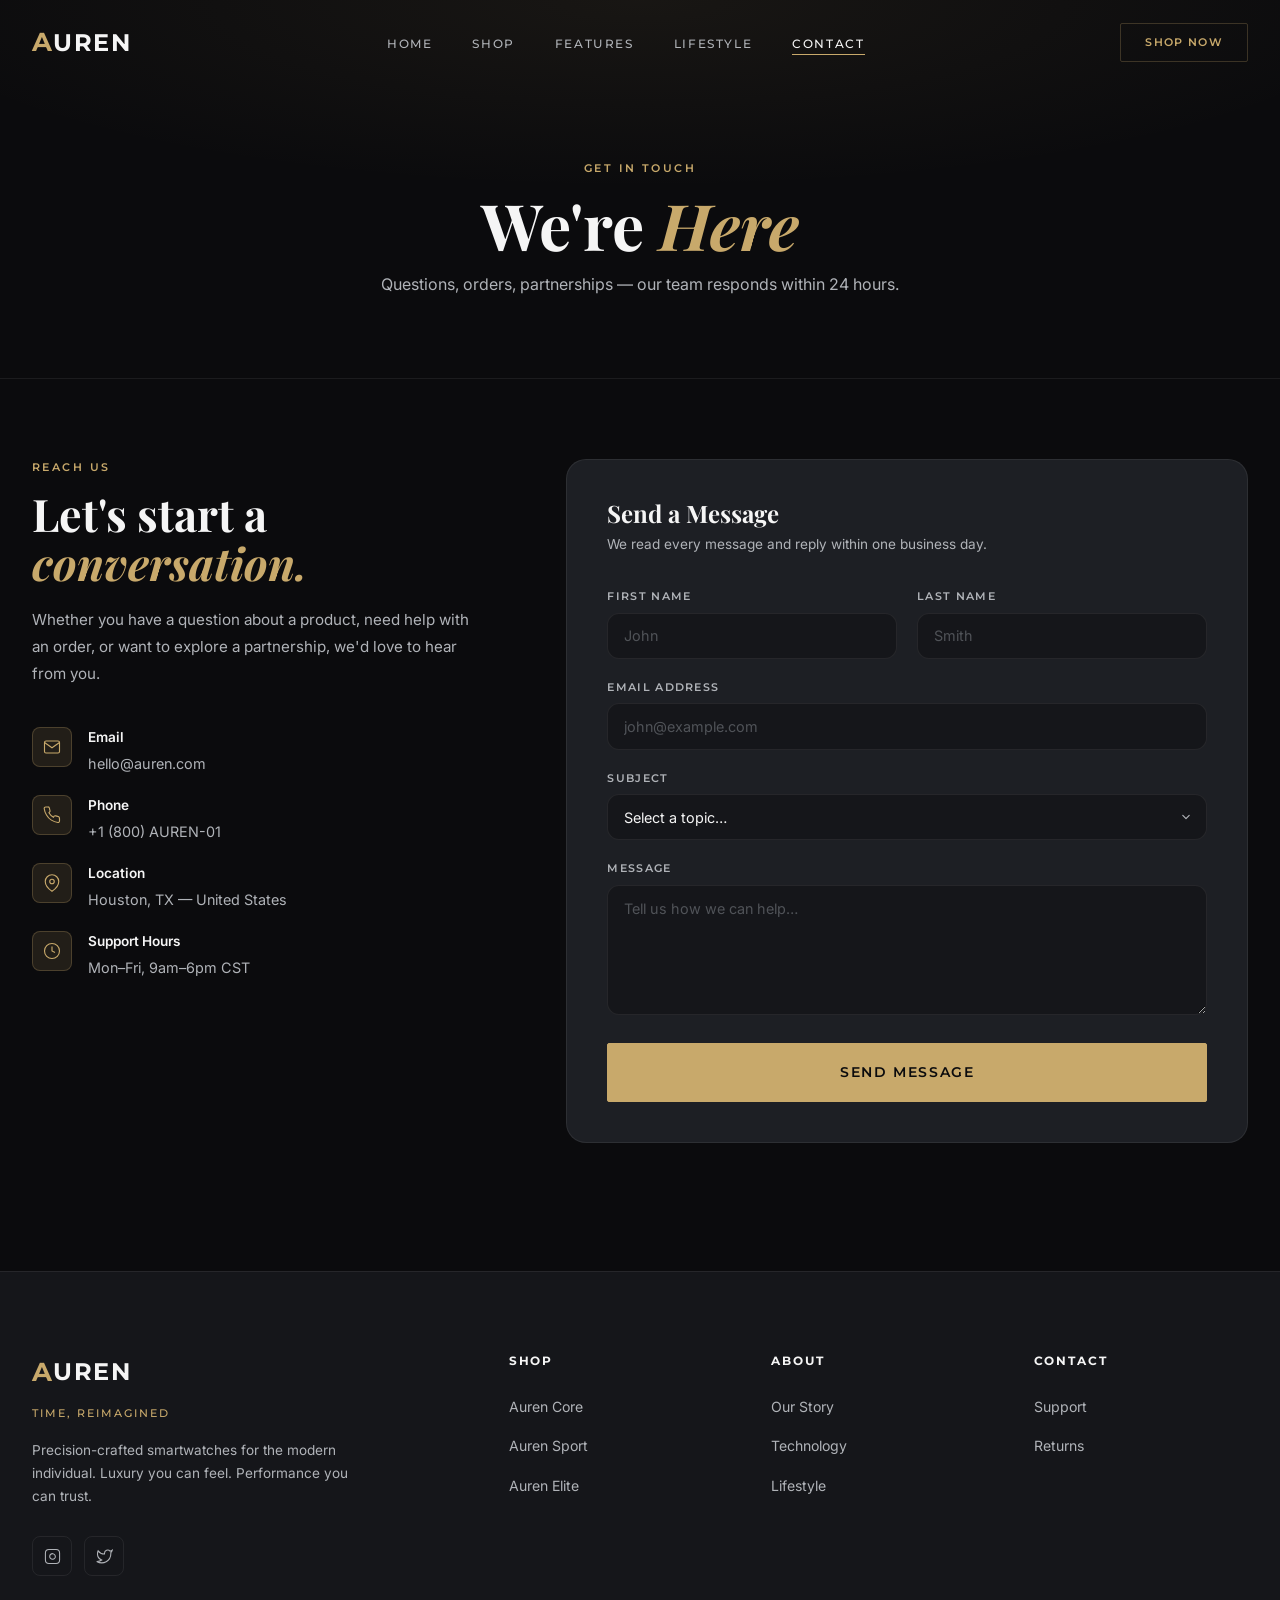
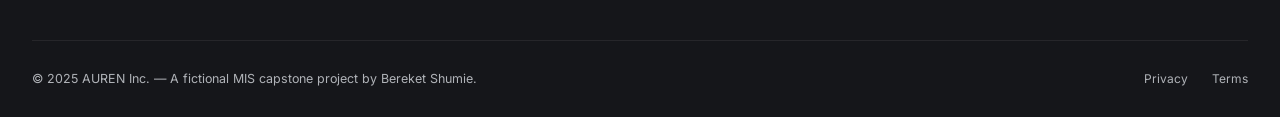
==== commit 34b21155: "Revamp contact.html for AUREN project structure Removed initial project requirements and added a cle" ====
--- a/contact.html
+++ b/contact.html
@@ -1,191 +1,3 @@
-
-
-Initial Submission Requirement_AI Assisted Web Design Project (1).docx
-docx
-
-Redesign my existing website and improve it into a premium luxury smartwatch e-commerce website.
-Current website: https://bereketshumie.github.io/smartwatch-tech/
-I want a full visual and structural redesign while keeping it clean, professional, and realistic for a class project.
-The new brand name must be:
-AUREN
-Tagline: Time, Reimagined
-The entire website should use a dark luxury color palette.
-Use these colors consistently throughout the site:
-* Background: 
-#0B0B0D
-* Secondary background: 
-#15161A
-* Section cards: 
-#1D1F24
-* Primary text: 
-#F5F5F5
-* Secondary text: 
-#B0B3B8
-* Accent / buttons / highlights: 
-#C8A96B
-* Hover accent: 
-#D8B97A
-I want the website to feel like a premium mix of Apple, Samsung, and a luxury fashion brand.
-STYLE DIRECTION:
-* modern
-* minimal
-* premium
-* dark theme
-* luxury feel
-* smooth spacing
-* clean typography
-* high-end e-commerce layout
-Use modern fonts such as:
-* headings: Montserrat or Playfair Display
-* body: Inter
-Please improve the entire structure of the website.
-HOMEPAGE: Completely redesign the homepage hero section.
-I want a full-width dark hero banner with:
-* a large premium smartwatch image
-* bold heading
-* short luxury subheading
-* call-to-action buttons
-Example text: AUREN ELITE Luxury engineered for modern life. [Shop Collection] [Explore Features]
-SECTIONS TO INCLUDE:
-1. Hero Section
-2. Featured Collection
-3. Premium Features
-4. Lifestyle Section
-5. Brand Story
-6. Footer
-FEATURED COLLECTION: Create 3 premium product cards:
-* Auren Core
-* Auren Sport
-* Auren Elite
-Each card should include:
-* product image
-* short feature summary
-* price
-* buy/shop button
-FEATURES SECTION: Include a luxury features section with icons/cards for:
-* Heart Rate Tracking
-* Sleep Monitoring
-* Waterproof Design
-* 7-Day Battery Life
-* Productivity Sync
-* Fast Charging
-LIFESTYLE SECTION: Add a visually strong lifestyle section with large images showing:
-* business professionals wearing the watch
-* fitness/gym use
-* outdoor activity
-* everyday lifestyle use
-BRAND STORY: Include a short section explaining the brand: “Auren was created for ambitious individuals who value precision, style, and performance.”
-REMOVE / IMPROVE: Please remove anything from the current website that feels:
-* outdated
-* repetitive
-* cluttered
-* too bright
-* too basic
-* too text heavy
-Make the design feel much more premium and visually polished.
-FOOTER: Add a luxury dark footer with:
-* Shop
-* About
-* Contact
-* Social icons
-* copyright
-Make sure the site is responsive for desktop and mobile.
-IMPORTANT: Please provide the FULL updated code for all files that need to be changed so I can directly replace them in GitHub.
-
-Show more
-12:07 PM
-
-Viewed 2 files, searched the web, ran a command
-Viewed 2 files, searched the web, ran a command
-Now I have everything I need. Let me build this out — a full premium AUREN luxury smartwatch website.
-
-
-Created 7 files, ran 4 commands, read a file
-Created 7 files, ran 4 commands, read a file
-All 7 files are ready. Here's a full breakdown of what was built:
-
-AUREN — Complete File Delivery
-File structure to upload to GitHub:
-
-📁 smartwatch-tech/
-├── index.html          ← Homepage (full redesign)
-├── shop.html           ← Shop / Collection page
-├── features.html       ← Technology & Features page
-├── lifestyle.html      ← Lifestyle gallery page
-├── contact.html        ← Contact form page
-├── css/
-│   └── style.css       ← All styles (single file)
-└── js/
-    └── main.js         ← Nav scroll, reveal animations, form
-What Was Built
-Homepage — Full dark hero with the AUREN ELITE headline, rotating gold ring animation around the watch, stat strip (7 days / 50m / 8+ sensors), animated scroll indicator, and a gold marquee ticker strip.
-
-Shop Page — Three premium product cards (Core $249 / Sport $349 / Elite $499) with spec strip, hover effects, featured badge on Sport.
-
-Features Page — Four large alternating detail sections with full-width imagery (health, sleep, GPS, battery) plus the 6-icon feature grid at the bottom.
-
-Lifestyle Page — A 2×3 mosaic grid with hover-reveal captions covering boardroom, gym, outdoors, everyday, nightlife, and morning categories.
-
-Contact Page — Side-by-side layout with contact details + a fully styled dark form with select dropdown and JS submit feedback.
-
-Design details throughout: sticky frosted navbar, scroll-triggered reveal animations, gold accent system, responsive hamburger menu, animated feature cards, and a luxury 4-column footer on every page.
-
-To deploy: upload all files to your bereketshumie/smartwatch-tech GitHub repo, preserving the css/ and js/ folder structure.
-
-Index
-Code · HTML 
-Shop
-Code · HTML 
-Features
-Code · HTML 
-Lifestyle
-Code · HTML 
-Contact
-Code · HTML 
-Style
-Code · CSS 
-Main
-JS 
-give me a description for the github reposiitory
-
-12:32 PM
-Here's a clean, professional description for your GitHub repository:
-
-Short description (the one-liner GitHub shows under your repo name):
-
-AUREN — A premium dark-theme luxury smartwatch e-commerce website built with HTML, CSS, and JavaScript. MIS capstone project featuring a full 5-page responsive layout, product collection, features showcase, lifestyle gallery, and contact form.
-
-If you want something shorter (GitHub limits the description field to ~350 characters), use this:
-
-Luxury smartwatch e-commerce site built with HTML, CSS & JavaScript. Features a dark theme, 5-page responsive layout, product collection, and premium UI design. MIS web design capstone project.
-
-For the README title/tagline, if you add one:
-
-AUREN — Time, Reimagined A fictional luxury smartwatch brand built as an AI-assisted web design capstone for MIS. Inspired by Apple, Samsung, and high-end fashion e-commerce.
-
-1775064801806_image.png
-12:33 PM
-Looks great! Everything is set up correctly. A few quick recommendations before you hit Create repository:
-
-README — I'd suggest toggling that On. It gives your repo a proper landing page on GitHub, which looks more professional and helps your instructor understand the project at a glance.
-
-Visibility — Public is the right call since this is a portfolio/capstone project and you'll want to host it on GitHub Pages.
-
-Everything else looks good — repo name "Auren" is clean and available, the description fits, no license or .gitignore needed for a static HTML project.
-
-Go ahead and click Create repository, then upload your files. Once they're in, you can enable GitHub Pages under Settings → Pages → Deploy from branch (main / root) and your live site will be at https://bereketshumie.github.io/Auren/.
-
-
-
-Want to be notified when Claude responds?
-
-
-
-
-Claude is AI and can make mistakes. Please double-check responses.
-Contact · HTML
-Copy
-
 <!DOCTYPE html>
 <html lang="en">
 <head>
